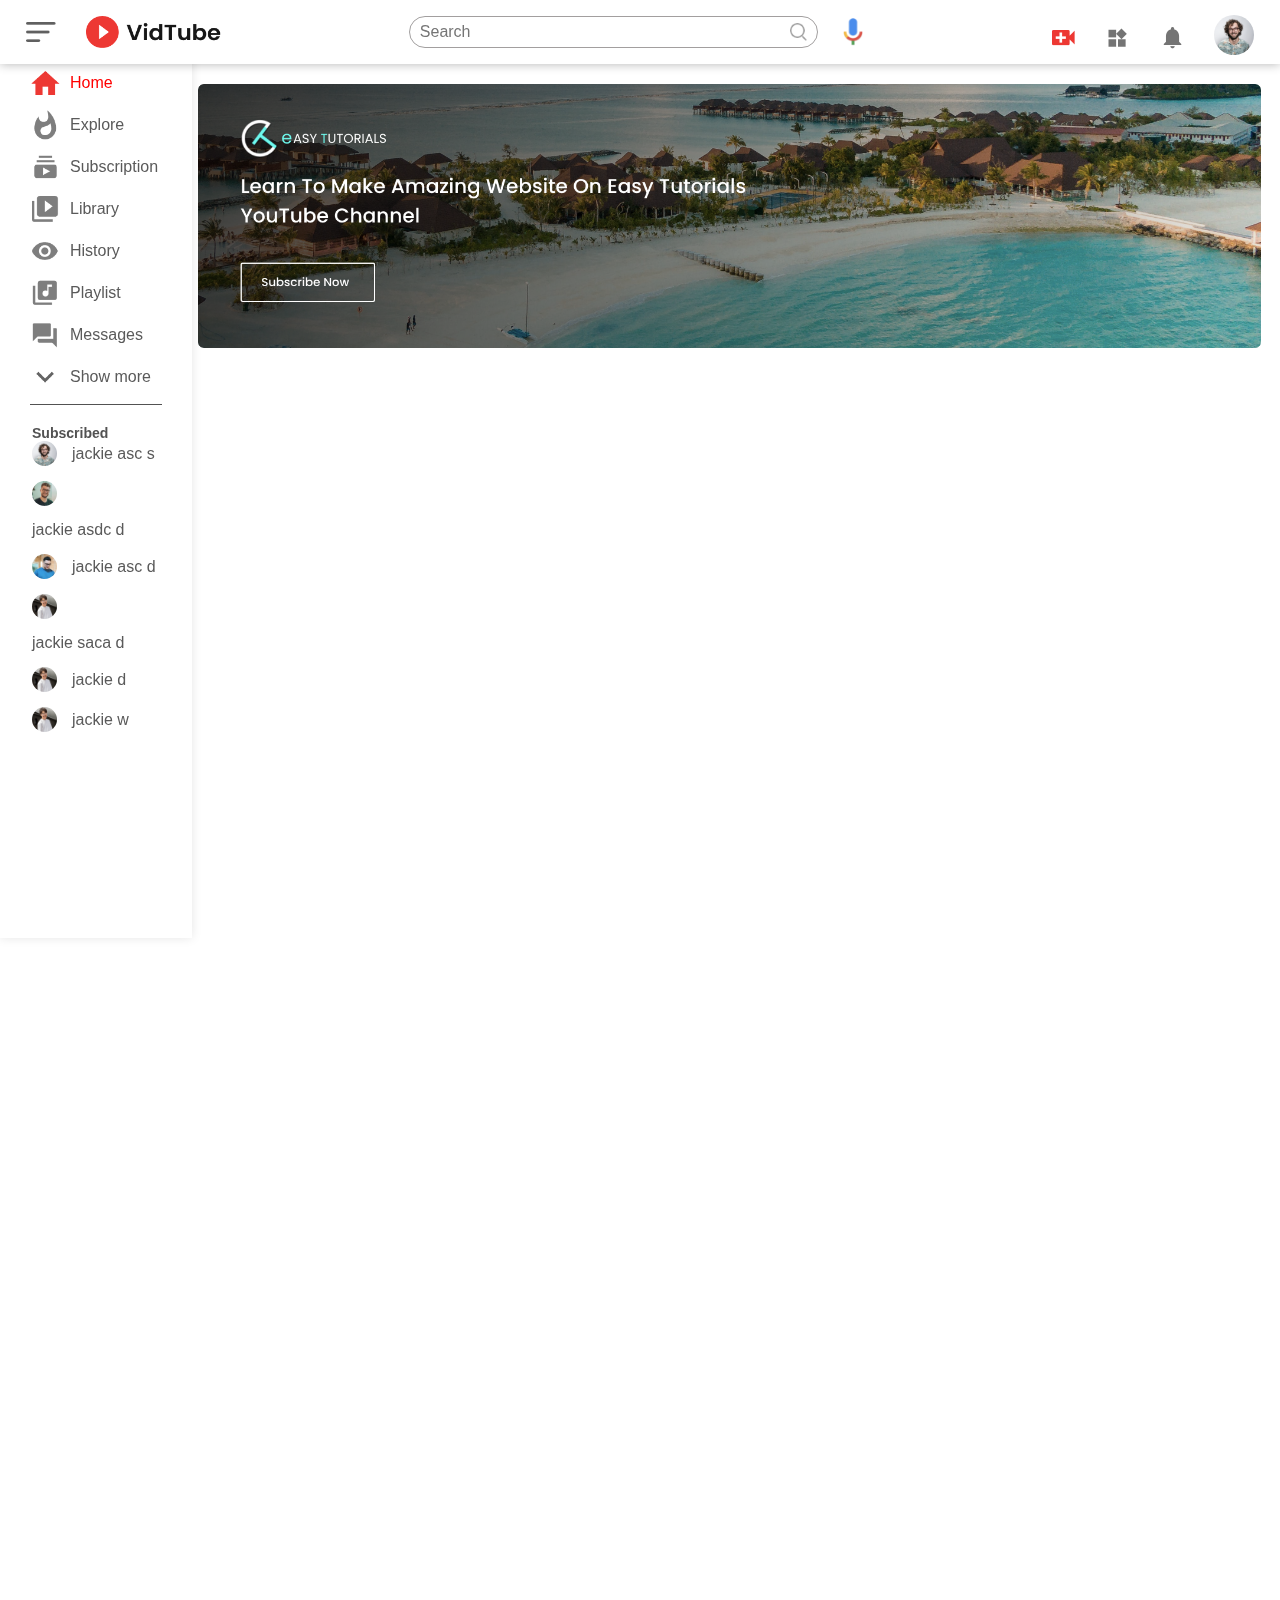
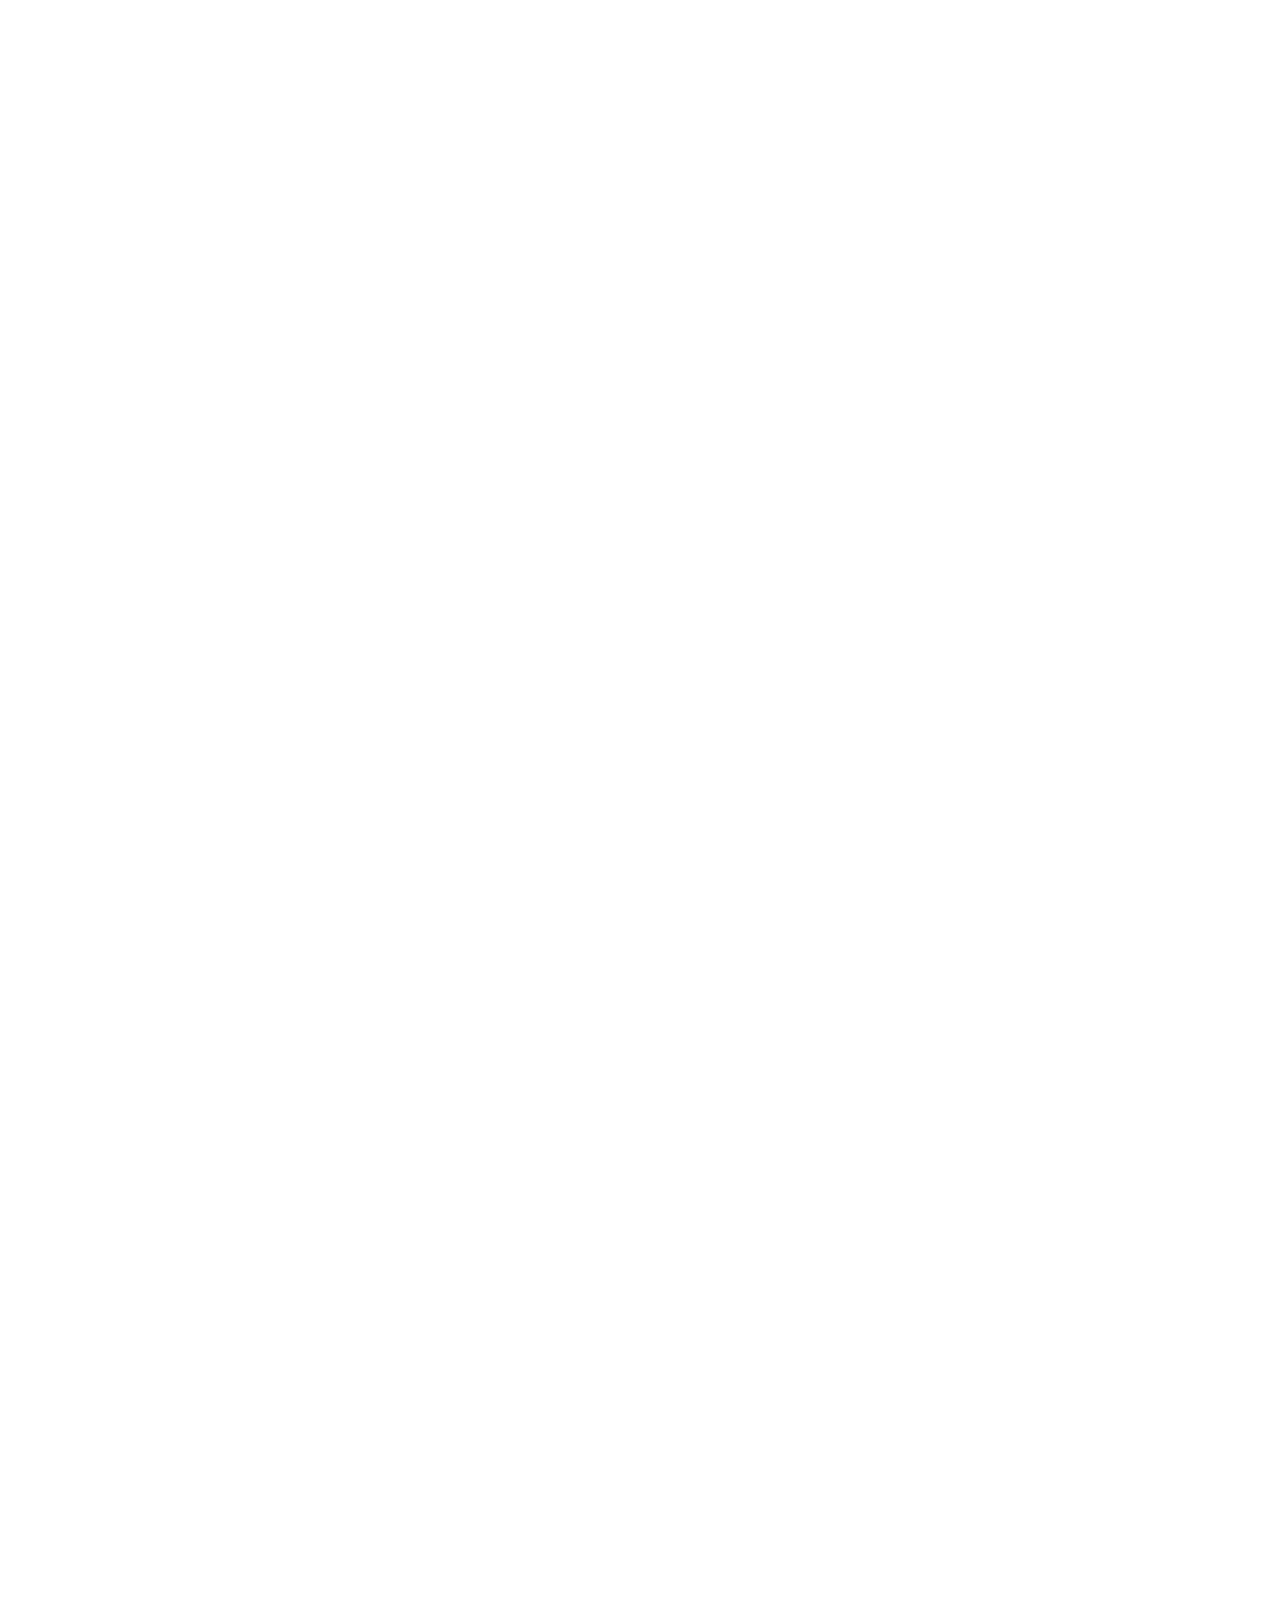
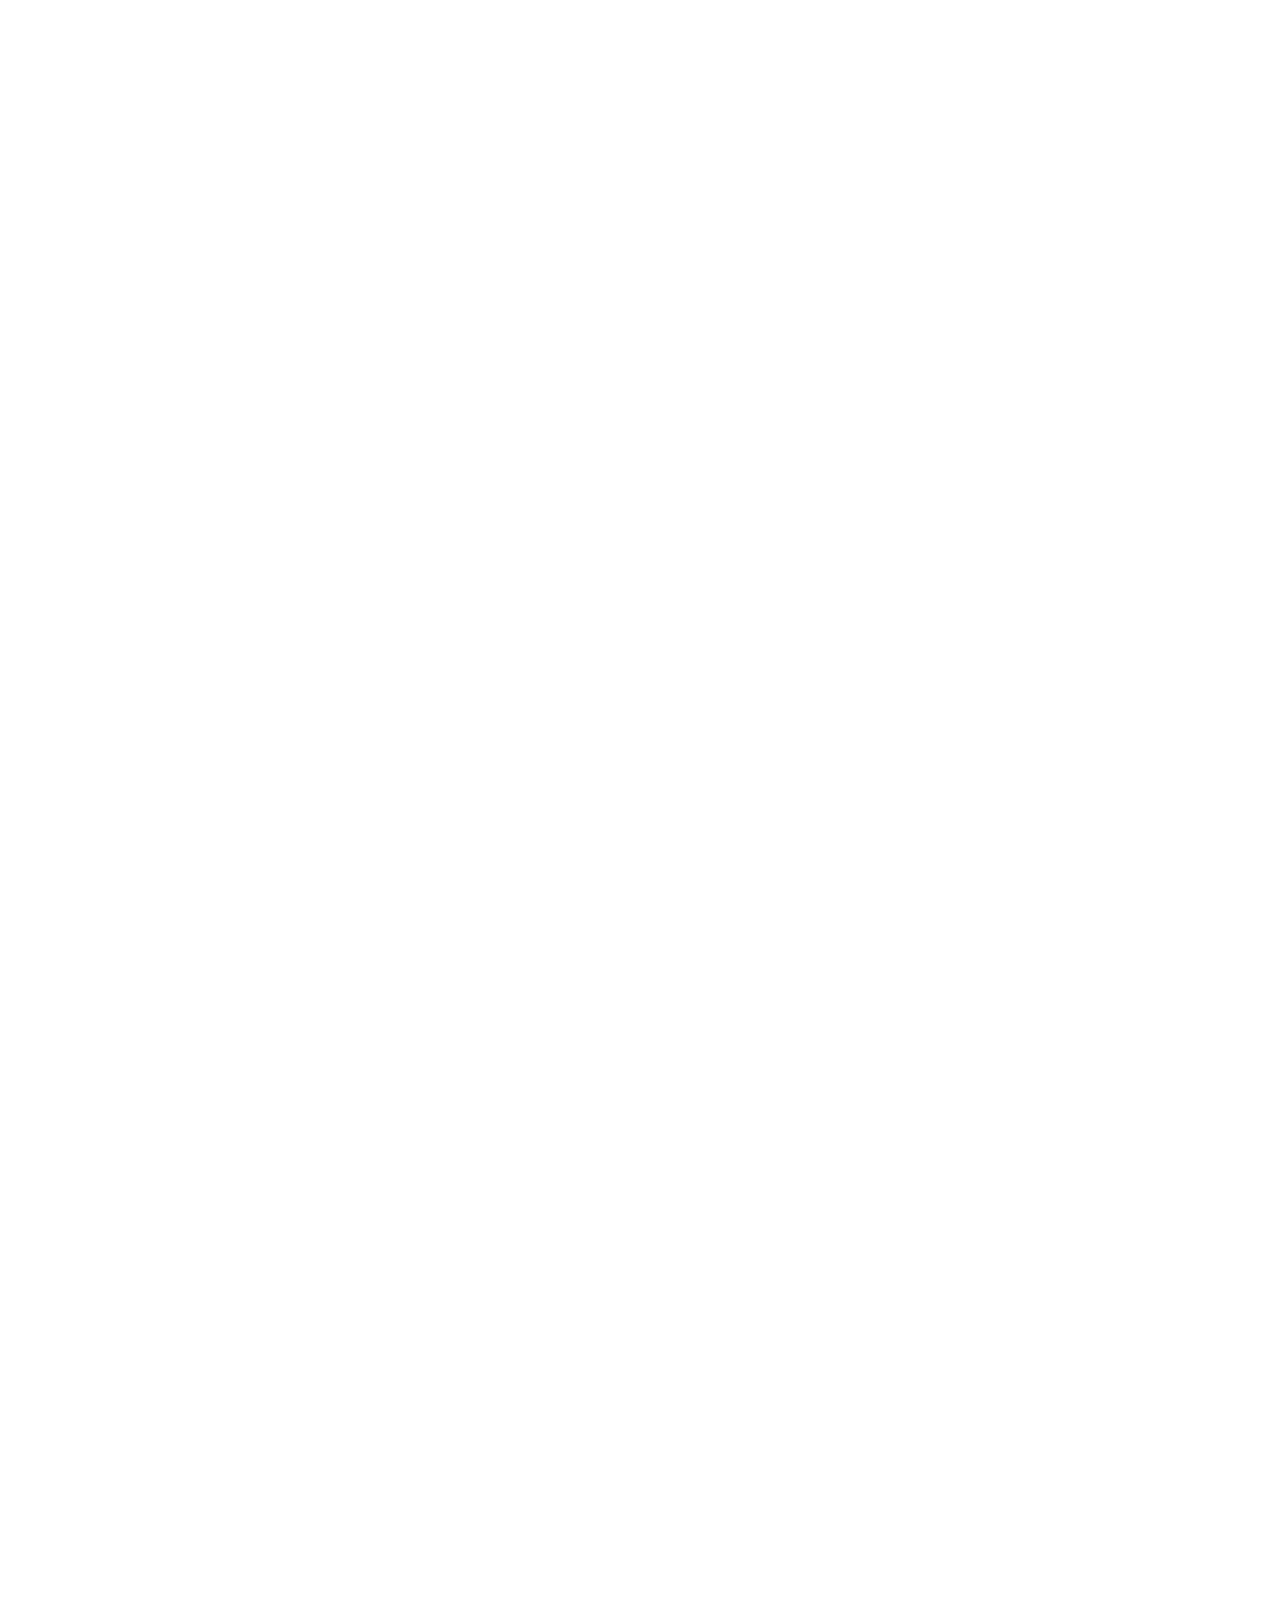
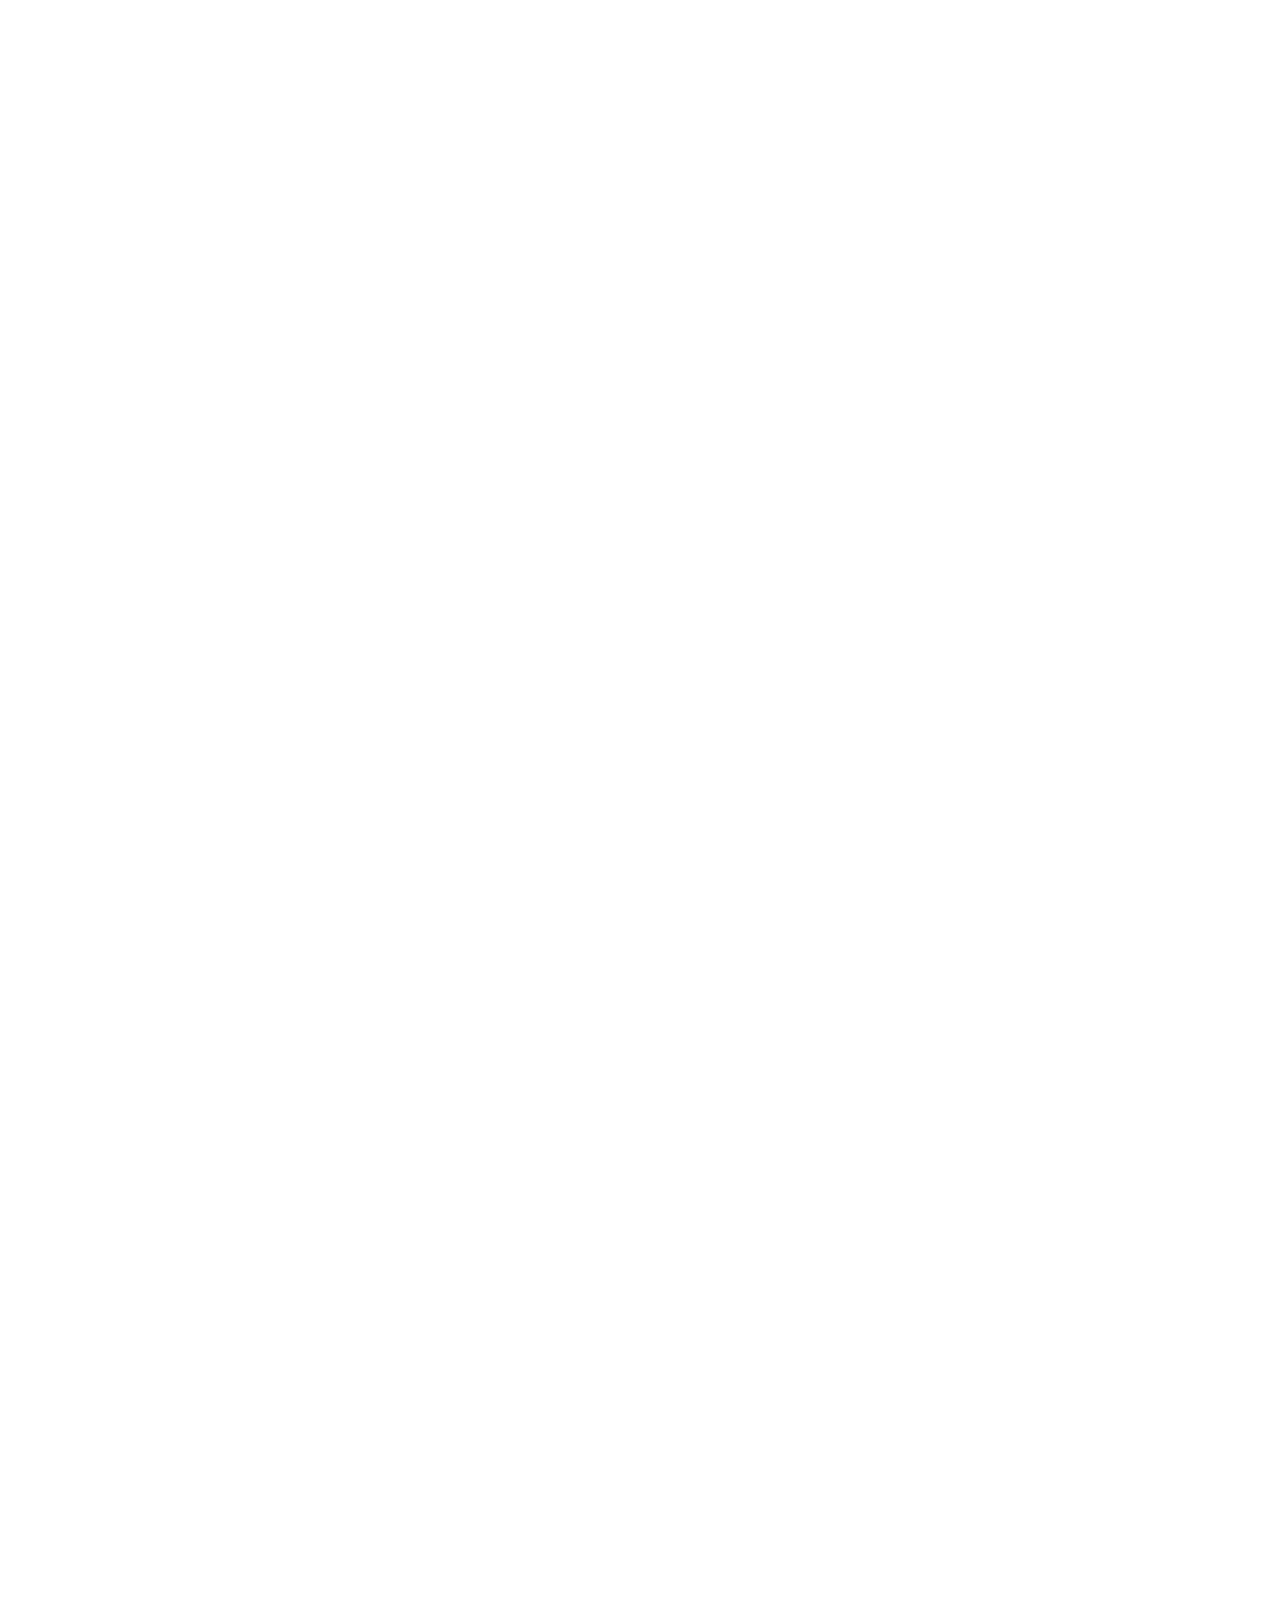
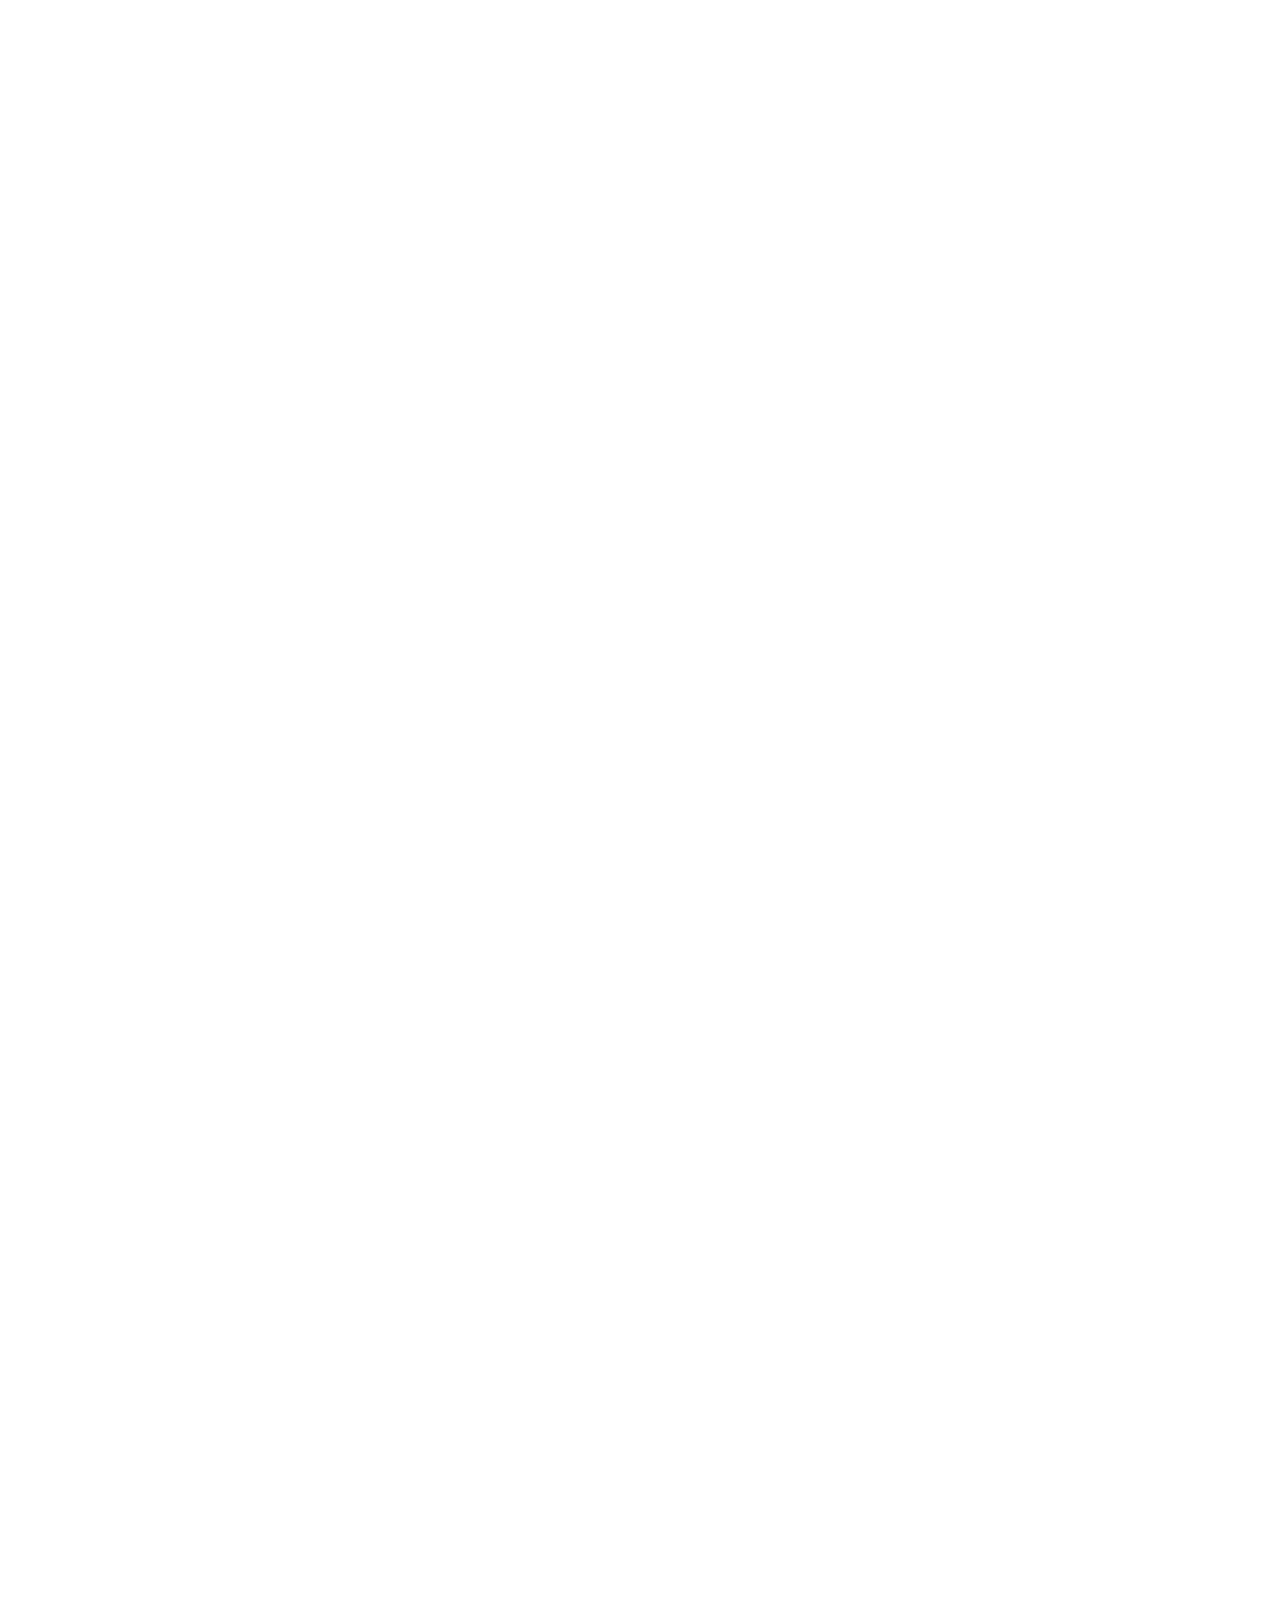
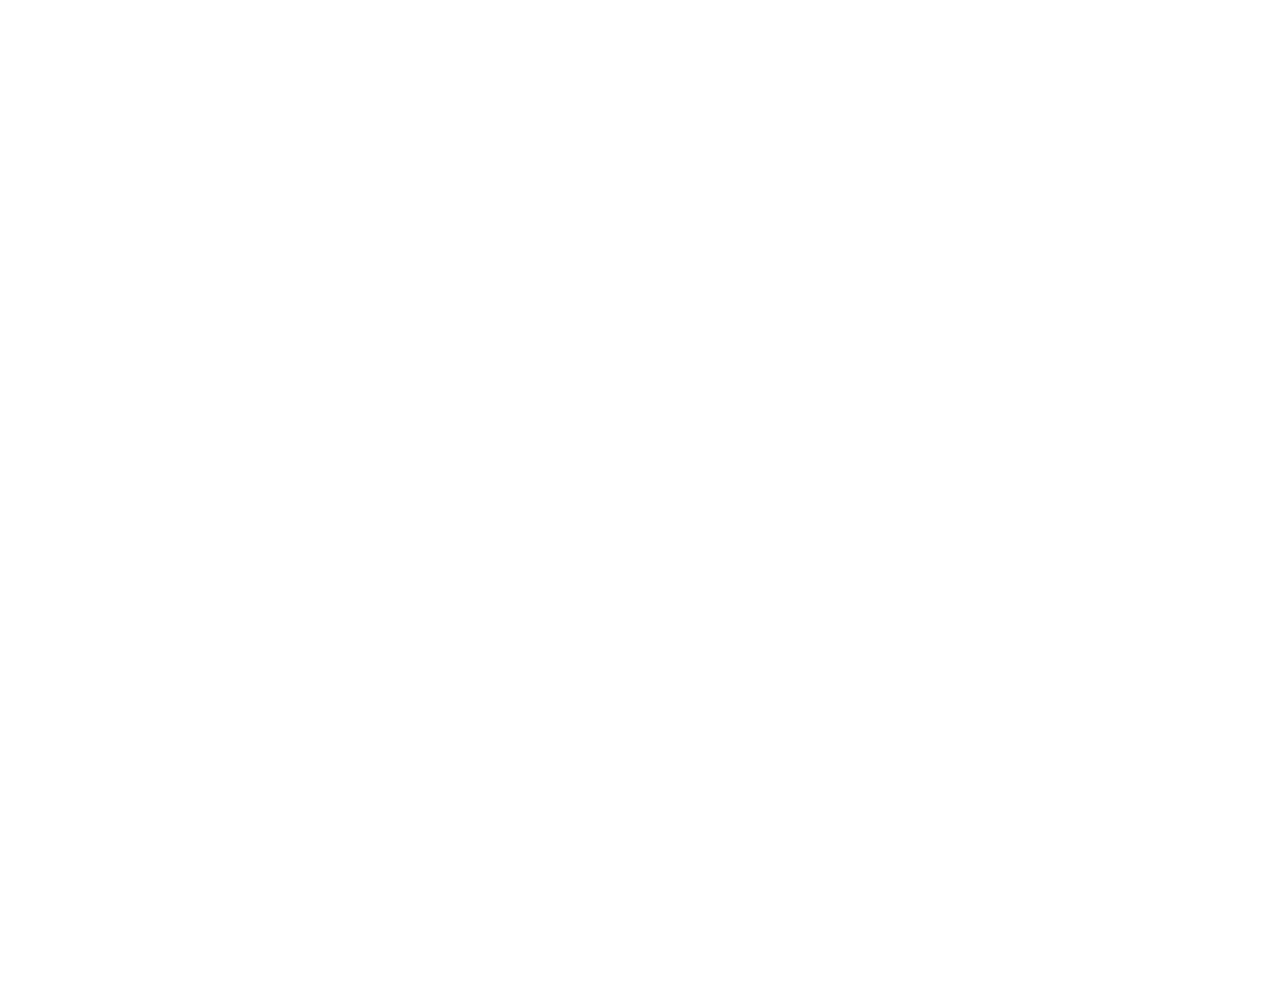
==== index.html @ bcf7565a "Added files" ====
<!DOCTYPE html>
<html lang="en">
<head>
    <meta charset="UTF-8">
    <meta name="viewport" content="width=device-width, initial-scale=1.0">
    <title>Youtube 2.0</title>
    <link rel="stylesheet" href="style.css">
</head>
<body>
    <nav class="flex-div">
        <div class="nav-left">
            <img src="/images/menu.png" id="menu-logo" alt="">
            <img src="/images/logo.png" alt="">
        </div>

        <div class="nav-middle flex-div">

          <div class="search-box flex-div">
            <input type="text" placeholder="Search">
            <img src="/images/search.png" alt="" id="search-icon">
          </div>

          <img src="images/voice-search.png"  id="mic-icon">
        </div>


        <div class="nav-right">
            <img src="/images/upload.png" alt="">
            <img src="/images/more.png" alt="">
            <img src="/images/notification.png" alt="">
            <img src="/images/Jack.png" alt="" id="user-icon">
        </div>
    </nav>
    <!-- Sidebar -->
    <div class="sidebar">

            <div class="shortcut-links">
                <a href=""><img src="/images/home.png" alt=""><p>Home</p></a>
                <a href=""><img src="/images/explore.png" alt=""><p>Explore</p></a>
                <a href=""><img src="/images/subscriprion.png" alt=""><p>Subscription</p></a>
                <a href=""><img src="/images/library.png" alt=""><p>Library</p></a>
                <a href=""><img src="/images/history.png" alt=""><p>History</p></a>
                <a href=""><img src="/images/playlist.png" alt=""><p>Playlist</p></a>
                <a href=""><img src="/images/messages.png" alt=""><p>Messages</p></a>
                <a href=""><img src="/images/show-more.png" alt=""><p>Show more</p></a>
                <hr>
            </div>

            <div class="subscribed-list">
                <h3>Subscribed</h3>
                <a href=""><img src="/images/Jack.png" alt=""><p>jackie asc  s</p></a>
                <a href=""><img src="/images/simon.png" alt=""><p>jackie asdc  d</p></a>
                <a href=""><img src="/images/tom.png" alt=""><p>jackie asc   d</p></a>
                <a href=""><img src="/images/gerard.png" alt=""><p>jackie saca   d</p></a>
                <a href=""><img src="/images/gerard.png" alt=""><p>jackie       d</p></a>
                <a href=""><img src="/images/gerard.png" alt=""><p>jackie         w</p></a>
            
            </div>
    </div>

      <!--  main  -->
      <div class="container">
        <div class="banner">
            <img src="/images/banner.png" alt="">
        </div>
      </div>




    <script src="script.js" defer></script>
</body>
</html>
---- style.css ----
*{
    padding: 0;
    margin:0;
    font-family: 'poppins', sans-serif;
    box-sizing: border-box;
}

body{
    height: 1000vh;
    
}
:root{
    --light-theme:black;
    --dark-theme:aliceblue;
}
a{
    text-decoration: none;
    color: #5a5a5a;

}
img{
    cursor: pointer;

}
.flex-div{
    display: flex;
    align-items: center;
   

}
nav{
    justify-content: space-between;
    padding: 10px 2%;
    box-shadow: 0 0 10px rgba(0, 0, 0, 0.3);
    background: #fff;
    position: sticky;
    top: 0;
    z-index: 10;

}
.nav-left{
    display: flex;
    align-items: center;
    justify-content: center;
    gap: 30px;
}
.nav-left img{
    width: 135px;
    height: 20pxpx;

}
#menu-logo{
    width: 30px;
    height: 20px;
    

}

.nav-right img{
    width: 25px;
    margin-right: 25px;

}
#user-icon{
   width: 40px;
   border-radius: 50%;
   margin-right: 0;
   position: relative;
   top: 5px;

}

.nav-middle #mic-icon{
    width: 20px;

}

.search-box{
    border: 1px solid #a29f9f;
    border-radius: 20px;
   
    padding: 6px 10px;
    margin-right: 25px;

}

.search-box input{
    width: 370px;
    border: 0;
    outline: 0;
    background: transparent;
    font-size: 1rem;
    
}
#search-icon{
    width: 17px;


}
/* ------ sidebar ------ */

.sidebar{
    background-color: #5a5a5a;
    margin-top: 3%;
    background-color: #fff;
    width: 15%;
    box-shadow: 0 0 10px rgba(0, 0, 0, 0.1);
    height: 100vh;
    position: fixed;
    top: 0;
    padding: 30px;
    z-index: 9;
   
    

}
.shortcut-links a img{
    width: 30px;
    

}


.shortcut-links a {
    display: flex;
    align-items: center;
    flex-wrap: wrap;
    margin-bottom: 12px;
    gap: 10px;
}

.shortcut-links a:first-child{
    color: red;;
}
.sidebar hr{
    height: 1px;
    width: 100%;
    border: 0;
    background: #525252;

}
.subscribed-list{
    font-size: 12px;
    margin: 20px 2px;
    color: #525252;


}
.subscribed-list a{
    display: flex;
    align-items: center;
    margin-bottom: 15px;
    width: fit-content;
    flex-wrap: wrap;  
    gap: 15px;
    font-size: 1rem;

}
.subscribed-list a img{
    width: 25px;
    border-radius: 50%;
    

}

.small-sidebar{
    width: 6%;


}
.small-sidebar a p{
    display: none;
}
.small-sidebar hr{
    width: 100%;
    margin-bottom: 20px;

}

.small-sidebar h3{
    display: none;

}

.container{
    background-color: #fff;
    padding-left:15.5%;
    padding-top: 20px;
    padding-right: 1.5%;
    padding-bottom: 20px;
    
}
.banner{
    width: 100%;
    

}

.banner img{
    width: 100%;
}
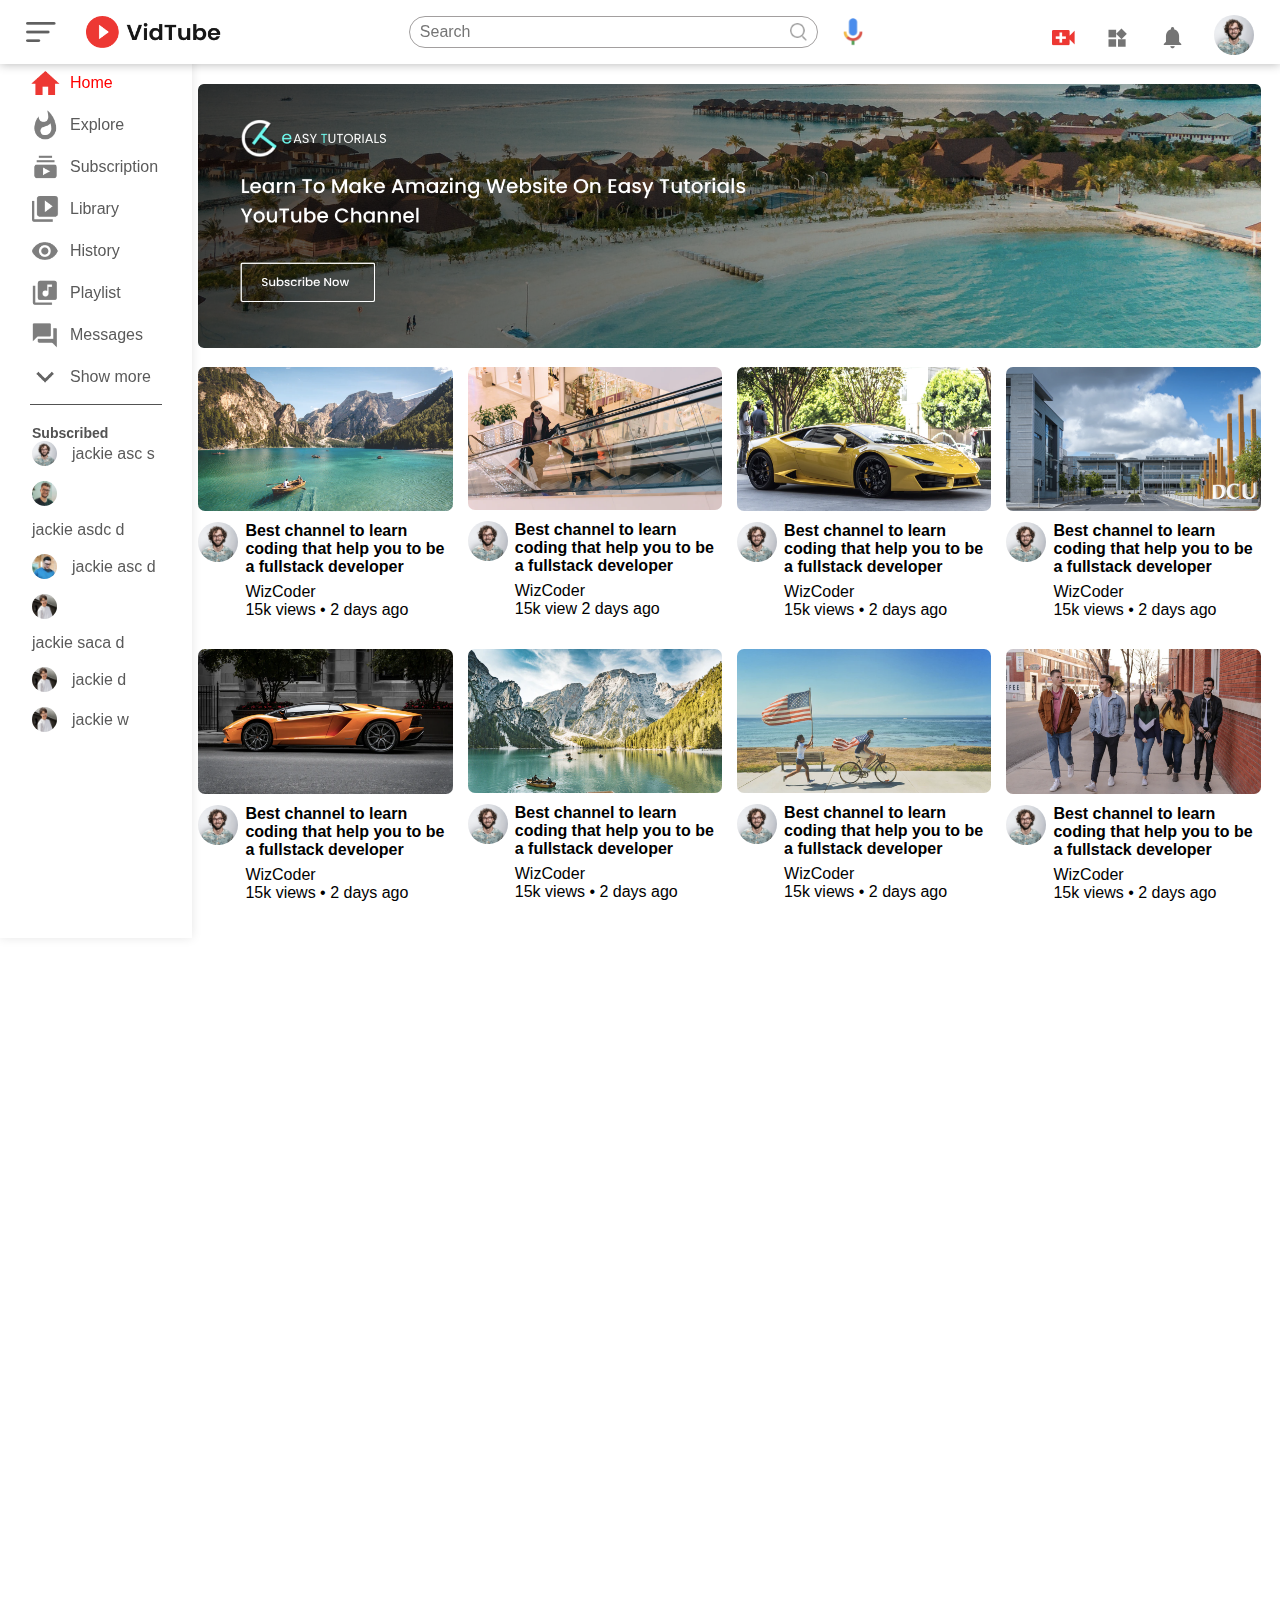
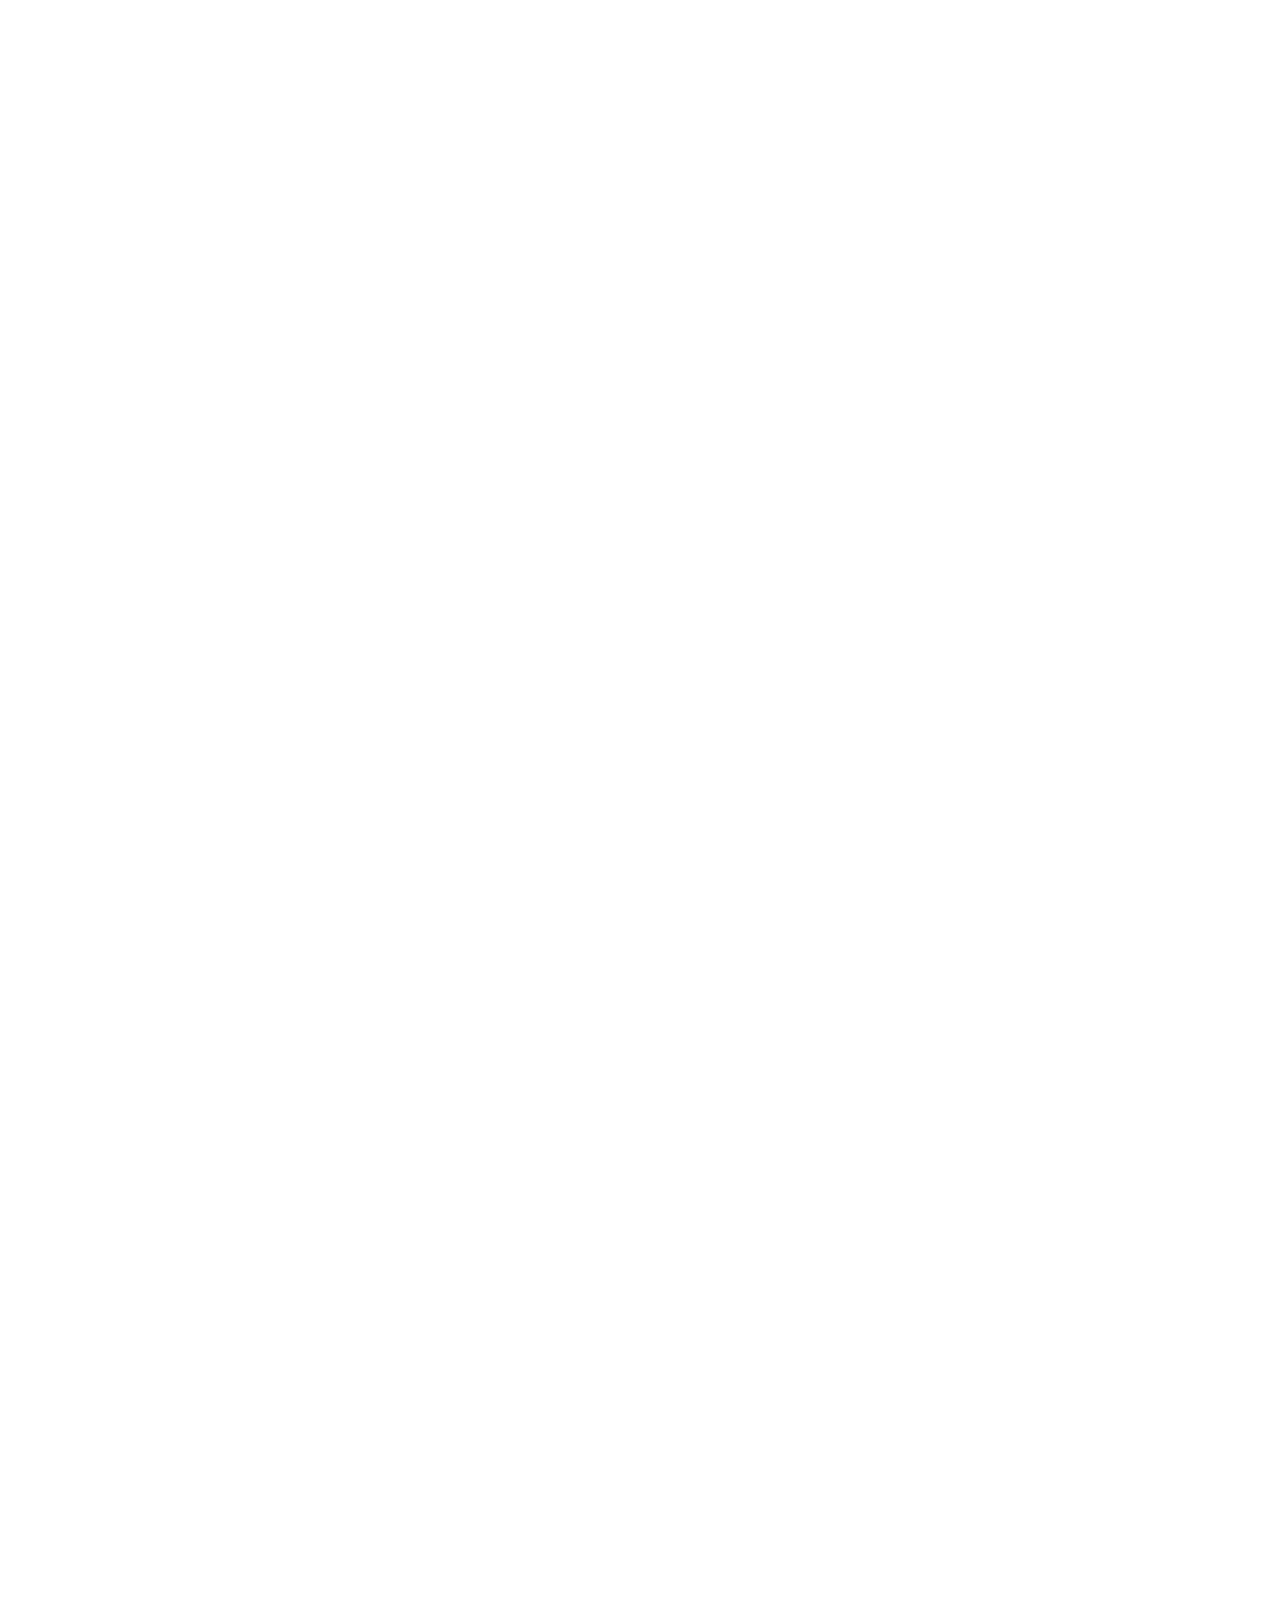
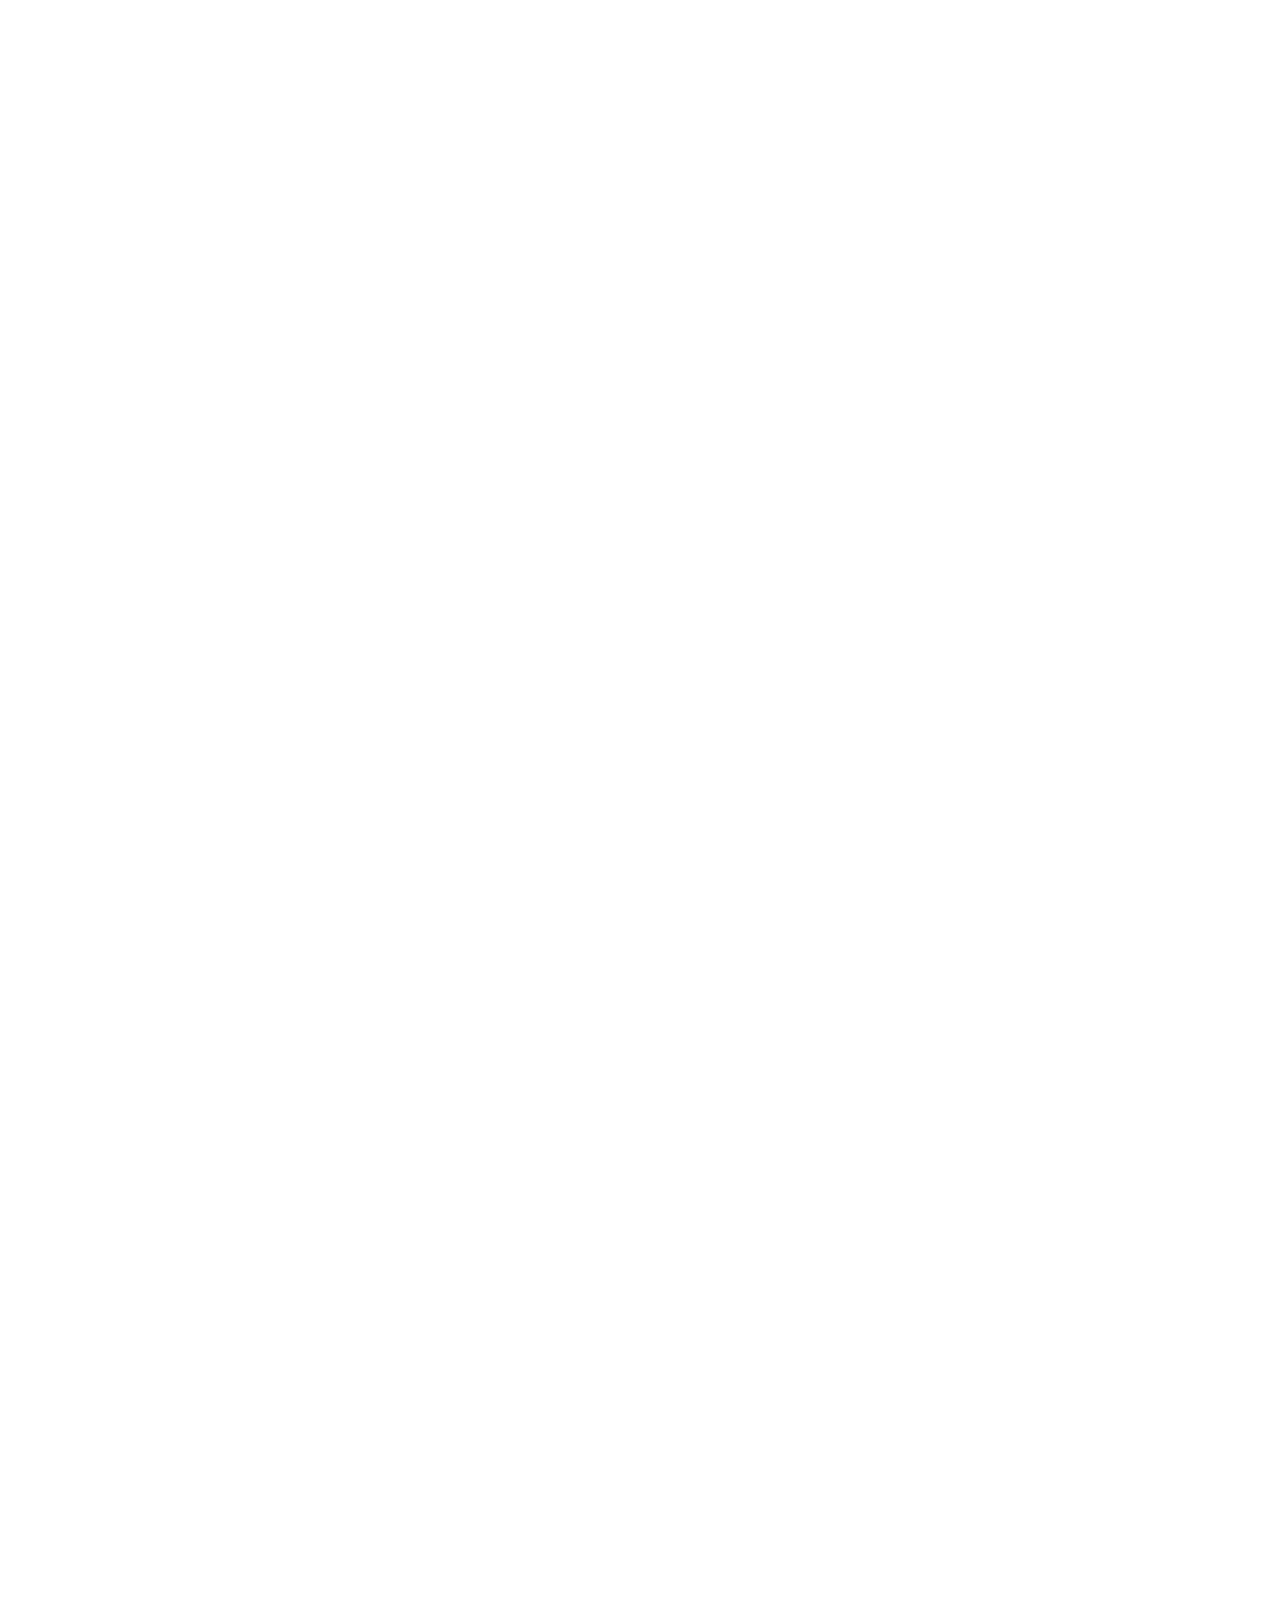
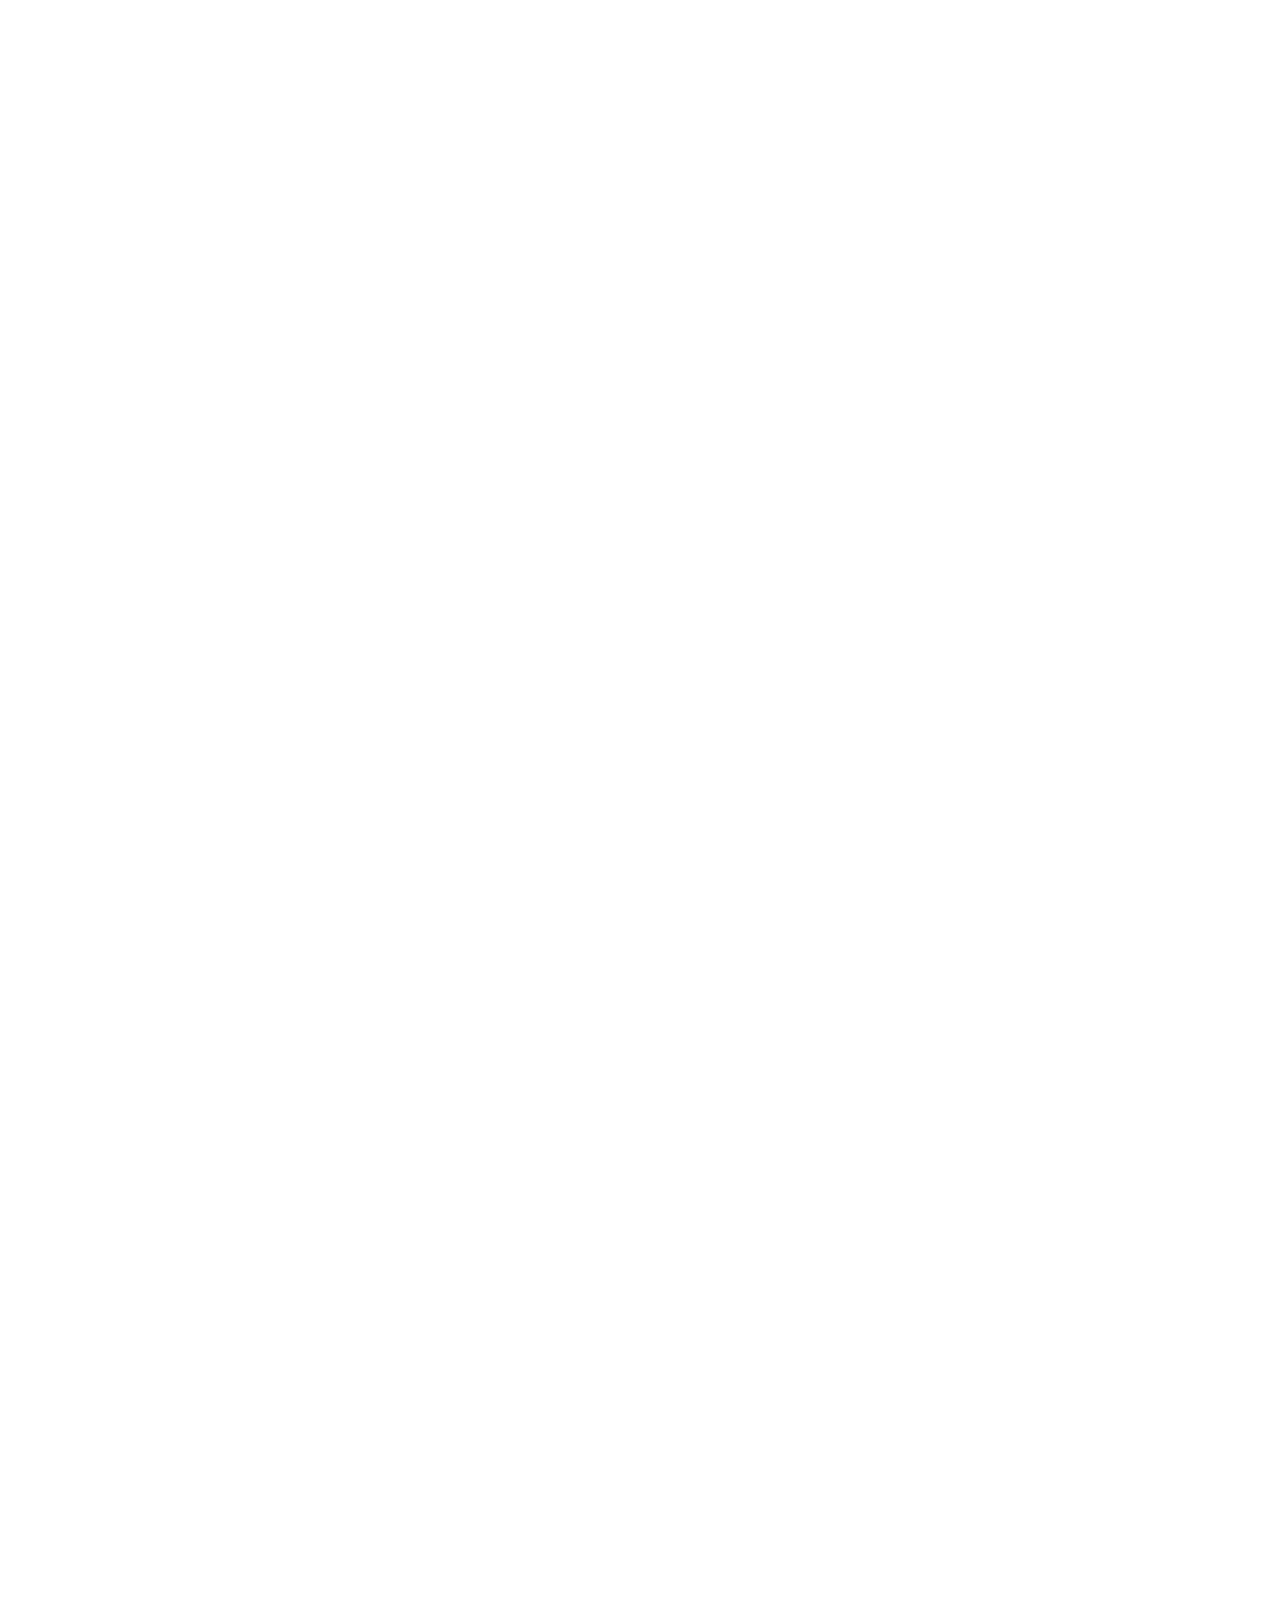
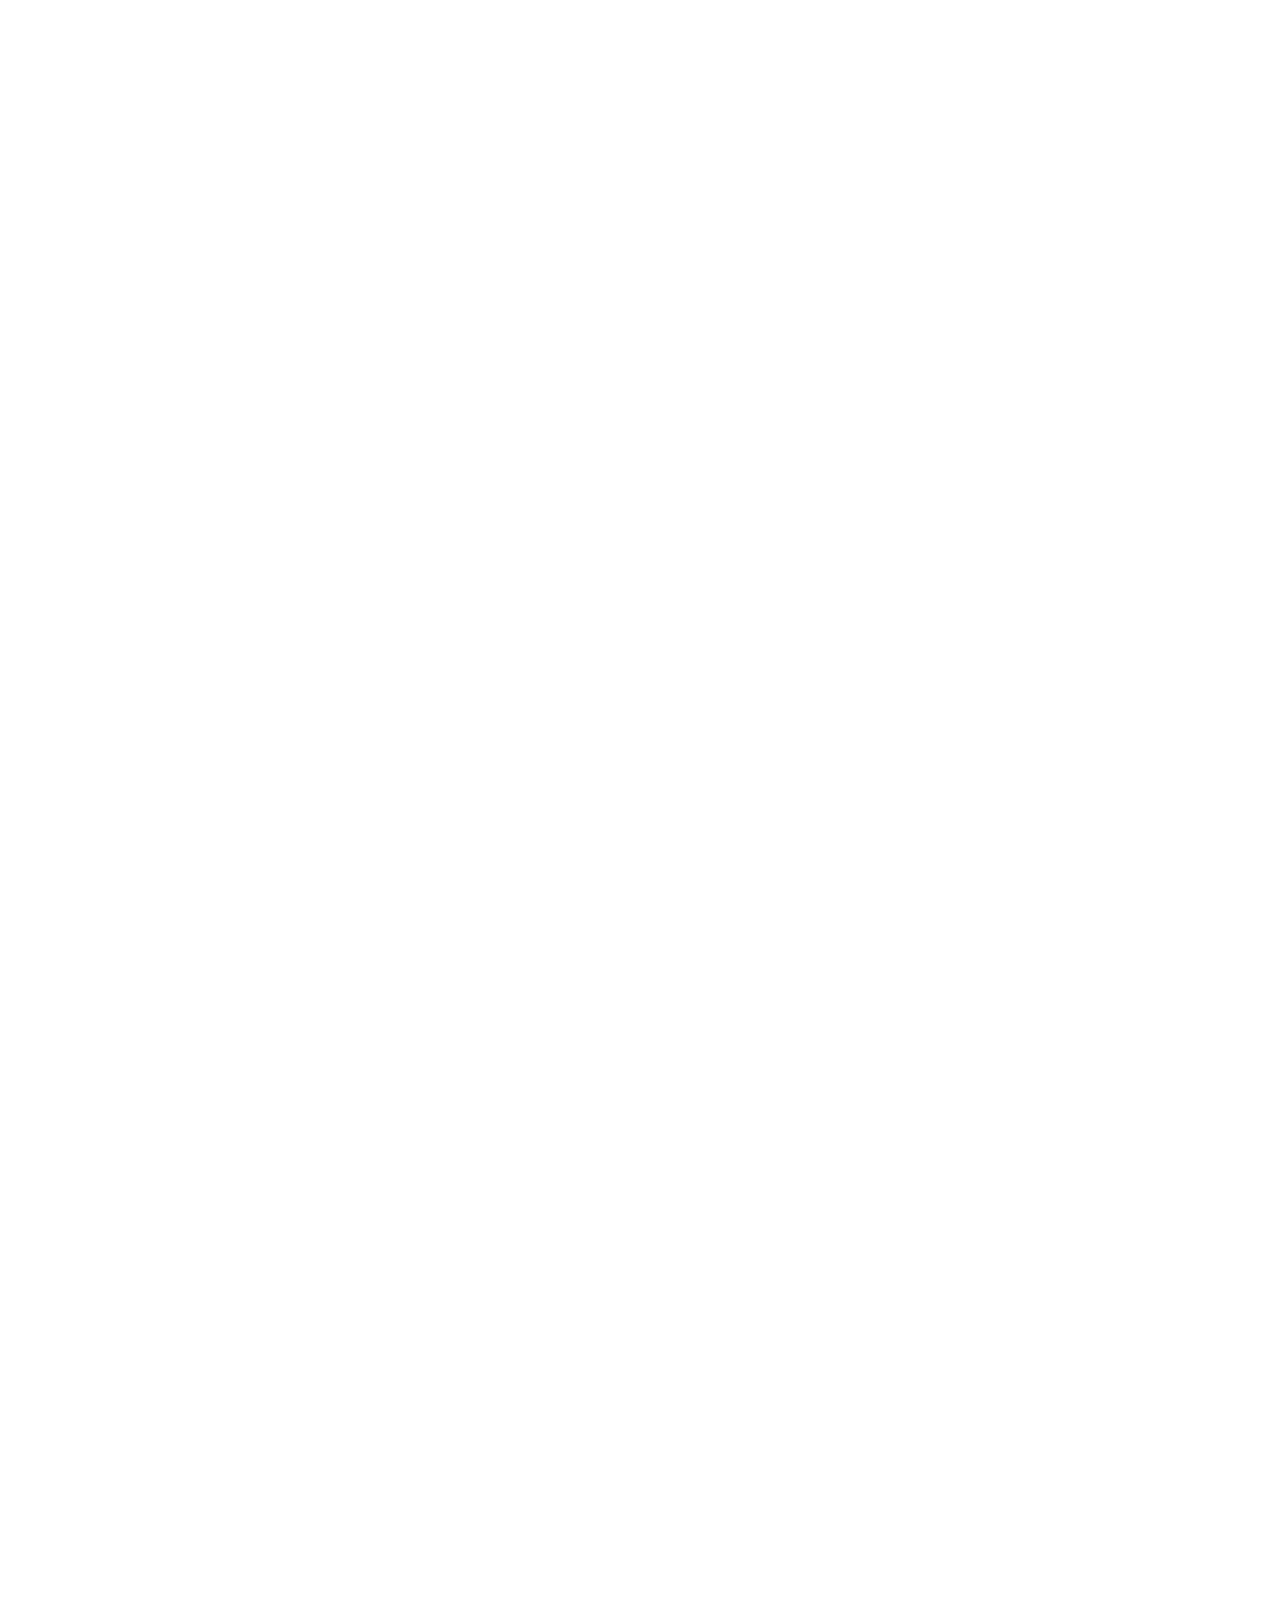
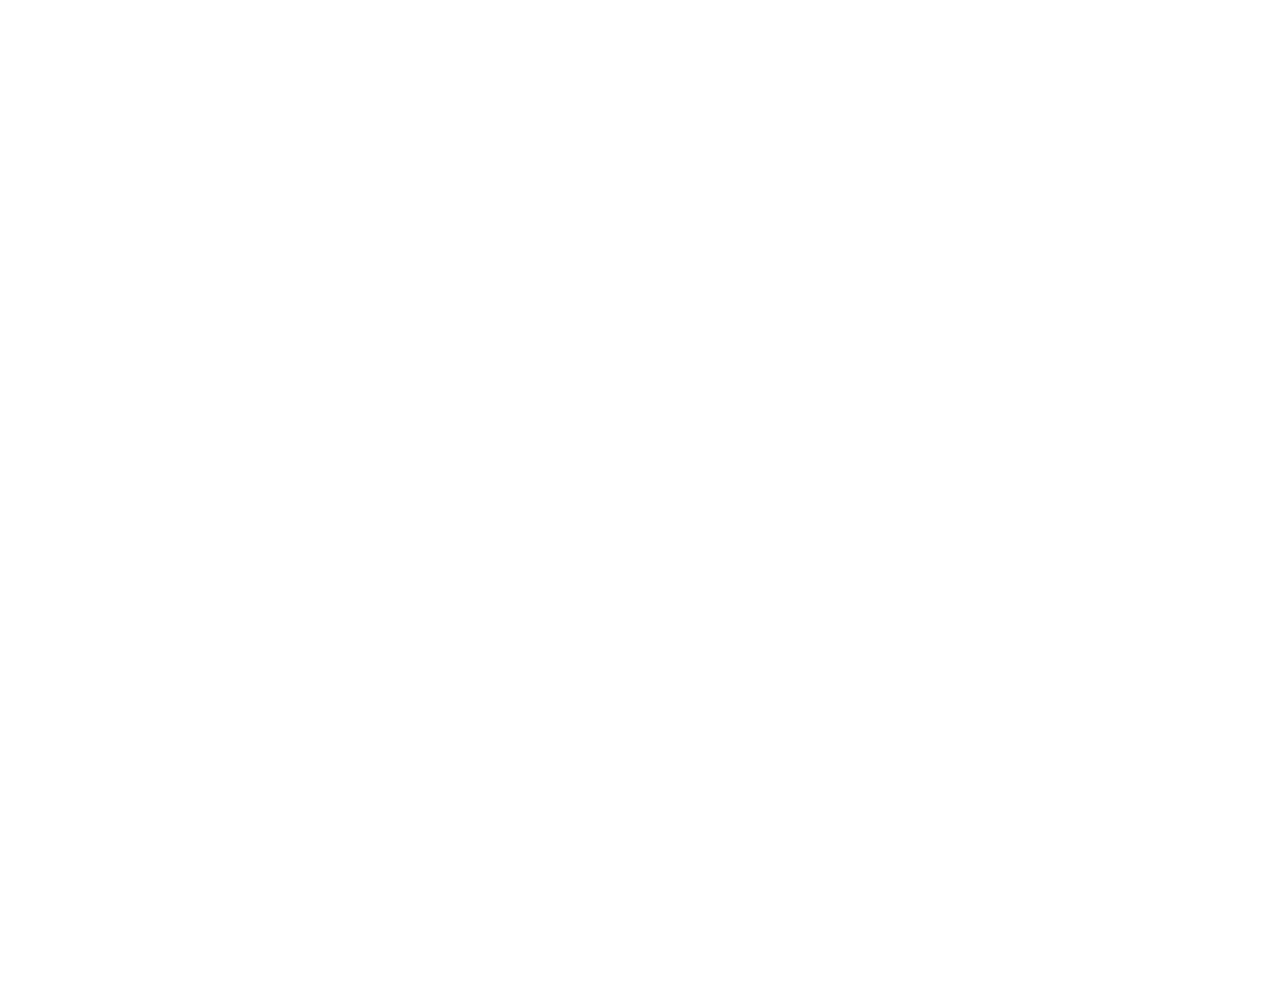
==== commit a39b947a: "completed home page" ====
--- a/index.html
+++ b/index.html
@@ -10,7 +10,7 @@
     <nav class="flex-div">
         <div class="nav-left">
             <img src="/images/menu.png" id="menu-logo" alt="">
-            <img src="/images/logo.png" alt="">
+            <img src="/images/logo.png" id="logo" alt="">
         </div>
 
         <div class="nav-middle flex-div">
@@ -63,6 +63,119 @@
         <div class="banner">
             <img src="/images/banner.png" alt="">
         </div>
+        <div class="list-container">
+
+          <div class="vid-list">
+            <a href="video.html"><img src="images/thumbnail1.png" alt="" class="thumbnail"></a>
+            
+            <div class="flex-div">
+              <img src="images/Jack.png">
+              <div class="vid-info">
+                <a href="video.html">Best channel to learn coding that help you to be a fullstack developer</a>
+                <p>WizCoder</p>
+                <p>15k views &bull; 2 days ago</p>
+              </div>
+            </div>
+           
+          </div>
+          <div class="vid-list">
+            <a href=""><img src="images/thumbnail3.png" alt="" class="thumbnail"></a>
+            
+            <div class="flex-div">
+              <img src="images/Jack.png">
+              <div class="vid-info">
+                <a href="">Best channel to learn coding that help you to be a fullstack developer</a>
+                <p>WizCoder</p>
+                <p>15k view 2 days ago</p>
+              </div>
+            </div>
+            
+          </div>
+          <div class="vid-list">
+            <a href=""><img src="images/thumbnail8.png" alt="" class="thumbnail"></a>
+            
+            <div class="flex-div">
+              <img src="images/Jack.png">
+              <div class="vid-info">
+                <a href="">Best channel to learn coding that help you to be a fullstack developer</a>
+                <p>WizCoder</p>
+                <p>15k views &bull; 2 days ago</p>
+              </div>
+            </div>
+            
+          </div>
+          <div class="vid-list">
+            <a href=""><img src="images/thumbnail7.png" alt="" class="thumbnail"></a>
+            
+            <div class="flex-div">
+              <img src="images/Jack.png"><div class="vid-info">
+                <a href="">Best channel to learn coding that help you to be a fullstack developer</a>
+                <p>WizCoder</p>
+                <p>15k views &bull; 2 days ago</p>
+              </div>
+            </div>
+            
+          </div>
+          <div class="vid-list">
+            <a href=""><img src="images/thumbnail6.png" alt="" class="thumbnail"></a>
+            
+            <div class="flex-div">
+              <img src="images/Jack.png">
+              <div class="vid-info">
+                <a href="">Best channel to learn coding that help you to be a fullstack developer</a>
+                <p>WizCoder</p>
+                <p>15k views &bull; 2 days ago</p>
+              </div>
+            </div>
+            
+          </div>
+          <div class="vid-list">
+            <a href=""><img src="images/thumbnail4.png" alt="" class="thumbnail"></a>
+            
+            <div class="flex-div">
+              <img src="images/Jack.png">
+              <div class="vid-info">
+                <a href="">Best channel to learn coding that help you to be a fullstack developer</a>
+                <p>WizCoder</p>
+                <p>15k views &bull; 2 days ago</p>
+              </div>
+            </div>
+            
+          </div>
+
+          <div class="vid-list">
+            <a href=""><img src="images/thumbnail2.png" alt="" class="thumbnail"></a>
+            
+            <div class="flex-div">
+              <img src="images/Jack.png">
+              <div class="vid-info">
+                <a href="">Best channel to learn coding that help you to be a fullstack developer</a>
+                <p>WizCoder</p>
+                <p>15k views &bull; 2 days ago</p>
+              </div>
+            </div>
+           
+          </div>
+
+          <div class="vid-list">
+            <a href=""><img src="images/thumbnail5.png" alt="" class="thumbnail"></a>
+            
+            <div class="flex-div">
+              <img src="images/Jack.png">
+              <div class="vid-info">
+                <a href="">Best channel to learn coding that help you to be a fullstack developer</a>
+                <p>WizCoder</p>
+                <p>15k views &bull; 2 days ago</p>
+              </div>
+            </div>
+            
+          </div>
+
+
+        </div>
+
+
+
       </div>
 
 
--- a/style.css
+++ b/style.css
@@ -190,6 +190,15 @@
     padding-bottom: 20px;
     
 }
+
+.large-container{
+    padding-left: 7%;
+
+}
+
+
+
+
 .banner{
     width: 100%;
     
@@ -198,4 +207,127 @@
 
 .banner img{
     width: 100%;
-}+}
+
+.list-container{
+    display: grid;
+    grid-template-columns: repeat(auto-fit, minmax(250px, 1fr));
+    grid-column-gap: 15px;
+    grid-row-gap: 30px;
+    margin-top: 15px;
+
+}
+
+.vid-list .thumbnail{
+    width: 100%;
+    border-radius: 7px;
+
+}
+
+.vid-list .flex-div{
+    align-items: flex-start;
+    margin-top: 7px;
+
+}
+
+.vid-list .flex-div img {
+    width: 40px;
+    margin-right: 7px;
+    border-radius: 50%;
+
+
+
+}
+
+.vid-info{
+    color: var(--light-theme);
+   
+}
+
+.vid-info a{
+    font-weight: 700;
+    color: var(--light-theme);
+    margin-bottom: 7px;
+    display: block;
+}
+
+@media (max-width: 900px){
+    #menu-logo{
+        display: none;
+    }
+    .sidebar{
+        display: none;
+    }
+    .container, .large-container{
+        padding-left: 5%;
+        padding-right: 5%;
+    }
+    .nav-right img{
+        display: none;
+    }
+    .nav-right #user-icon{
+        display: block;
+        width: 30px;
+        margin-bottom: 8px;
+    }
+    .nav-middle .search-box input{
+        width: 100px;
+ 
+    }
+    .nav-middle #mic-icon{
+        display: none;
+    }
+    #logo{
+        width: 150px;
+
+    }
+}
+
+
+/* ----- video page----- */
+.play-container{
+    padding-left: 2%;
+
+}
+
+.row{
+    display: flex;
+    justify-content: space-between;
+    flex-wrap: wrap;
+
+}
+
+.play-video{
+    flex-basis: 69%;
+
+}
+
+.right-sidebar{
+    flex-basis: 30%;
+}
+
+.play-video video{
+   width: 100%;
+
+}
+.side-video-list{
+    display: flex;
+    align-items: center;
+    justify-content: space-between;
+    margin-bottom: 10px;
+}
+
+.side-video-list img{
+    width: 100%;
+}
+.side-video-list .small-thumbnail{
+    flex-basis: 48%;
+}
+
+.side-video-list .vid-info{
+    flex-basis: 48%;
+}
+
+
+
+
